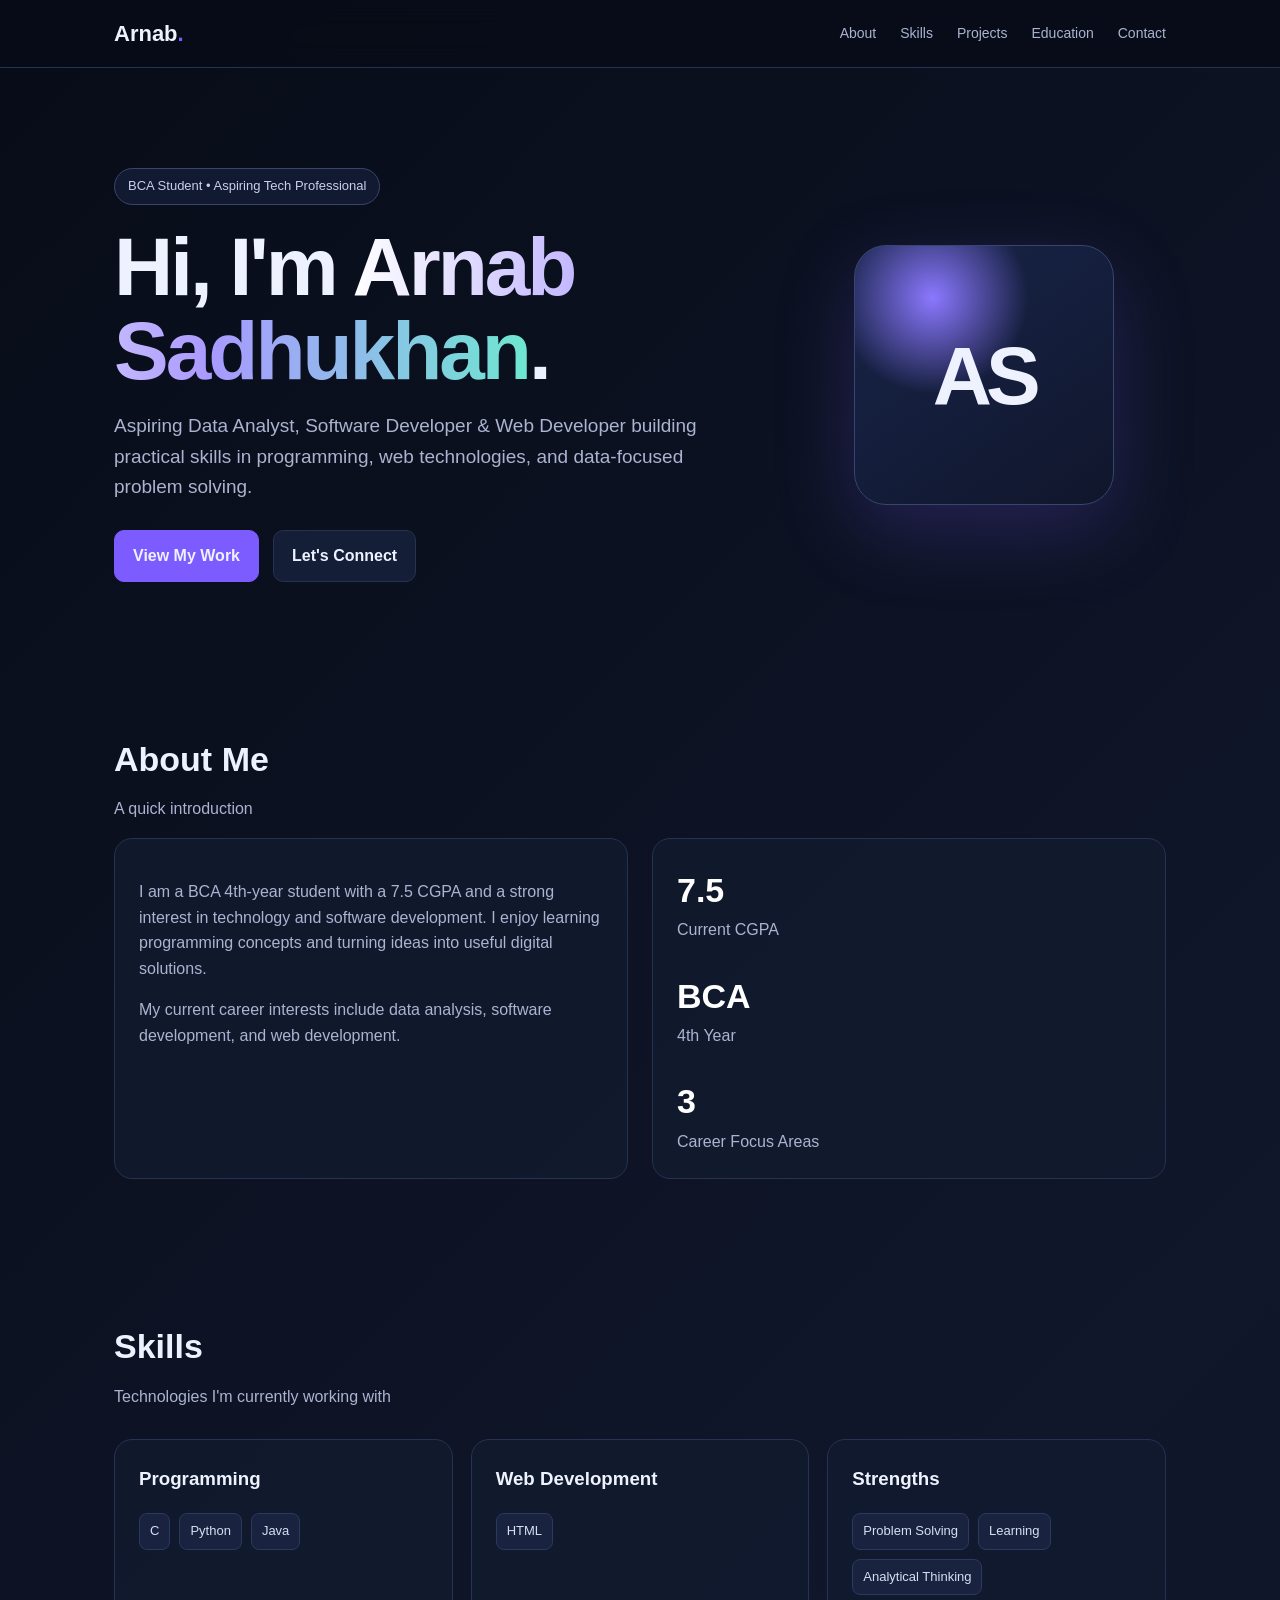
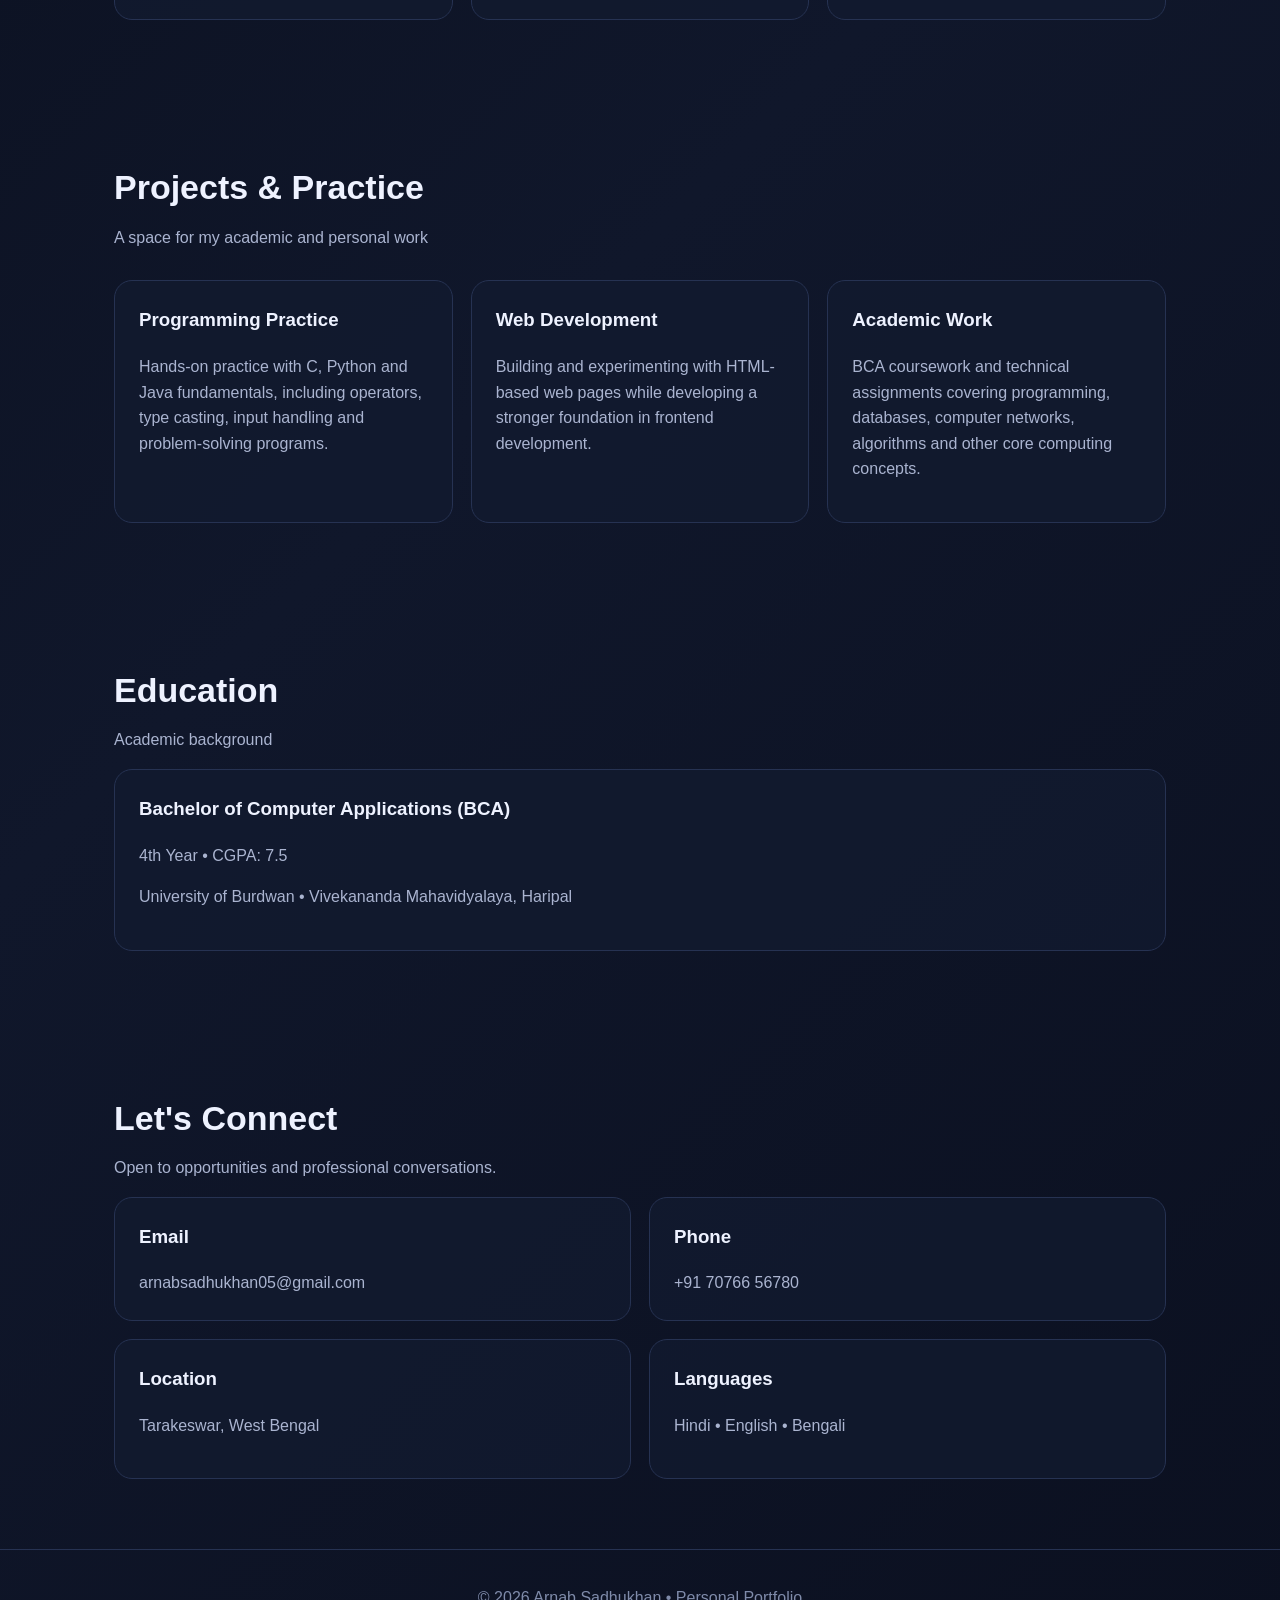
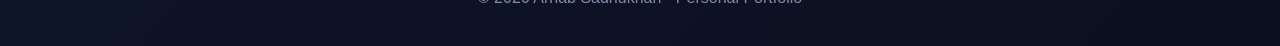
==== index.html @ be22822f "Rename Arnab_Sadhukhan_portfolio.html to index.html" ====
<!DOCTYPE html>
<html lang="en">
<head>
<meta charset="UTF-8">
<meta name="viewport" content="width=device-width, initial-scale=1.0">
<title>Arnab Sadhukhan | Portfolio</title>
<style>
:root{--bg:#0b1020;--card:#121a2f;--text:#eef2ff;--muted:#aab4d0;--accent:#7c5cff;--accent2:#25d0ab;--border:#263252}
*{box-sizing:border-box;scroll-behavior:smooth}
body{margin:0;font-family:Inter,Segoe UI,Arial,sans-serif;background:linear-gradient(135deg,#080c18,#10172b 55%,#0b1020);color:var(--text);line-height:1.6}
a{color:inherit;text-decoration:none}
nav{position:sticky;top:0;z-index:10;background:rgba(8,12,24,.86);backdrop-filter:blur(14px);border-bottom:1px solid var(--border)}
.nav{max-width:1100px;margin:auto;padding:16px 24px;display:flex;justify-content:space-between;align-items:center}
.logo{font-size:22px;font-weight:800}.logo span{color:var(--accent)}
.links{display:flex;gap:24px;color:var(--muted);font-size:14px}.links a:hover{color:#fff}
.hero{max-width:1100px;margin:auto;padding:100px 24px 80px;display:grid;grid-template-columns:1.4fr .8fr;gap:50px;align-items:center}
.badge{display:inline-block;padding:7px 13px;border:1px solid #39456d;border-radius:999px;color:#c7d0ed;background:#111a31;font-size:13px}
h1{font-size:clamp(46px,7vw,82px);line-height:1.02;margin:20px 0 18px;letter-spacing:-3px}
.gradient{background:linear-gradient(90deg,#fff,#a999ff,#6ee7d0);-webkit-background-clip:text;background-clip:text;color:transparent}
.hero p{font-size:19px;color:var(--muted);max-width:680px}
.buttons{display:flex;gap:14px;margin-top:28px;flex-wrap:wrap}
.btn{padding:12px 18px;border-radius:10px;border:1px solid var(--border);background:#151e37;font-weight:700}
.btn.primary{background:var(--accent);border-color:var(--accent)}
.profile{width:260px;height:260px;border-radius:32px;margin:auto;background:radial-gradient(circle at 30% 20%,#8b78ff,transparent 35%),linear-gradient(145deg,#18254b,#10162b);display:grid;place-items:center;border:1px solid #38466f;box-shadow:0 25px 80px rgba(124,92,255,.22)}
.profile span{font-size:82px;font-weight:900;letter-spacing:-6px}
section{max-width:1100px;margin:auto;padding:70px 24px}
.section-title{font-size:34px;margin:0 0 10px}.section-sub{color:var(--muted);margin-top:0}
.grid{display:grid;grid-template-columns:repeat(3,1fr);gap:18px;margin-top:30px}
.card{background:rgba(18,26,47,.82);border:1px solid var(--border);border-radius:18px;padding:24px}
.card h3{margin-top:0}.card p{color:var(--muted)}
.tags{display:flex;gap:9px;flex-wrap:wrap;margin-top:18px}
.tag{padding:7px 10px;border-radius:8px;background:#19233f;color:#d8def2;border:1px solid #2b395e;font-size:13px}
.about{display:grid;grid-template-columns:1fr 1fr;gap:24px}
.stat{font-size:34px;font-weight:800;color:#fff}.muted{color:var(--muted)}
.contact{display:grid;grid-template-columns:1fr 1fr;gap:18px}
.contact a{display:block}
footer{text-align:center;padding:35px 24px;color:#7f8baa;border-top:1px solid var(--border)}
@media(max-width:800px){.hero,.about,.contact{grid-template-columns:1fr}.profile{width:210px;height:210px}.grid{grid-template-columns:1fr}.links{display:none}h1{letter-spacing:-2px}}
</style>
</head>
<body>
<nav><div class="nav">
<div class="logo">Arnab<span>.</span></div>
<div class="links"><a href="#about">About</a><a href="#skills">Skills</a><a href="#projects">Projects</a><a href="#education">Education</a><a href="#contact">Contact</a></div>
</div></nav>

<header class="hero">
<div>
<span class="badge">BCA Student • Aspiring Tech Professional</span>
<h1>Hi, I'm <span class="gradient">Arnab Sadhukhan</span>.</h1>
<p>Aspiring Data Analyst, Software Developer & Web Developer building practical skills in programming, web technologies, and data-focused problem solving.</p>
<div class="buttons">
<a class="btn primary" href="#projects">View My Work</a>
<a class="btn" href="#contact">Let's Connect</a>
</div>
</div>
<div class="profile"><span>AS</span></div>
</header>

<section id="about">
<h2 class="section-title">About Me</h2>
<p class="section-sub">A quick introduction</p>
<div class="about">
<div class="card">
<p>I am a BCA 4th-year student with a 7.5 CGPA and a strong interest in technology and software development. I enjoy learning programming concepts and turning ideas into useful digital solutions.</p>
<p>My current career interests include data analysis, software development, and web development.</p>
</div>
<div class="card">
<div class="stat">7.5</div><div class="muted">Current CGPA</div>
<br><div class="stat">BCA</div><div class="muted">4th Year</div>
<br><div class="stat">3</div><div class="muted">Career Focus Areas</div>
</div>
</div>
</section>

<section id="skills">
<h2 class="section-title">Skills</h2>
<p class="section-sub">Technologies I'm currently working with</p>
<div class="grid">
<div class="card"><h3>Programming</h3><div class="tags"><span class="tag">C</span><span class="tag">Python</span><span class="tag">Java</span></div></div>
<div class="card"><h3>Web Development</h3><div class="tags"><span class="tag">HTML</span></div></div>
<div class="card"><h3>Strengths</h3><div class="tags"><span class="tag">Problem Solving</span><span class="tag">Learning</span><span class="tag">Analytical Thinking</span></div></div>
</div>
</section>

<section id="projects">
<h2 class="section-title">Projects & Practice</h2>
<p class="section-sub">A space for my academic and personal work</p>
<div class="grid">
<div class="card"><h3>Programming Practice</h3><p>Hands-on practice with C, Python and Java fundamentals, including operators, type casting, input handling and problem-solving programs.</p></div>
<div class="card"><h3>Web Development</h3><p>Building and experimenting with HTML-based web pages while developing a stronger foundation in frontend development.</p></div>
<div class="card"><h3>Academic Work</h3><p>BCA coursework and technical assignments covering programming, databases, computer networks, algorithms and other core computing concepts.</p></div>
</div>
</section>

<section id="education">
<h2 class="section-title">Education</h2>
<p class="section-sub">Academic background</p>
<div class="card">
<h3>Bachelor of Computer Applications (BCA)</h3>
<p>4th Year • CGPA: 7.5</p>
<p class="muted">University of Burdwan • Vivekananda Mahavidyalaya, Haripal</p>
</div>
</section>

<section id="contact">
<h2 class="section-title">Let's Connect</h2>
<p class="section-sub">Open to opportunities and professional conversations.</p>
<div class="contact">
<div class="card"><h3>Email</h3><a href="mailto:arnabsadhukhan05@gmail.com" class="muted">arnabsadhukhan05@gmail.com</a></div>
<div class="card"><h3>Phone</h3><a href="tel:+917076656780" class="muted">+91 70766 56780</a></div>
<div class="card"><h3>Location</h3><p class="muted">Tarakeswar, West Bengal</p></div>
<div class="card"><h3>Languages</h3><p class="muted">Hindi • English • Bengali</p></div>
</div>
</section>

<footer>© 2026 Arnab Sadhukhan • Personal Portfolio</footer>
</body>
</html>
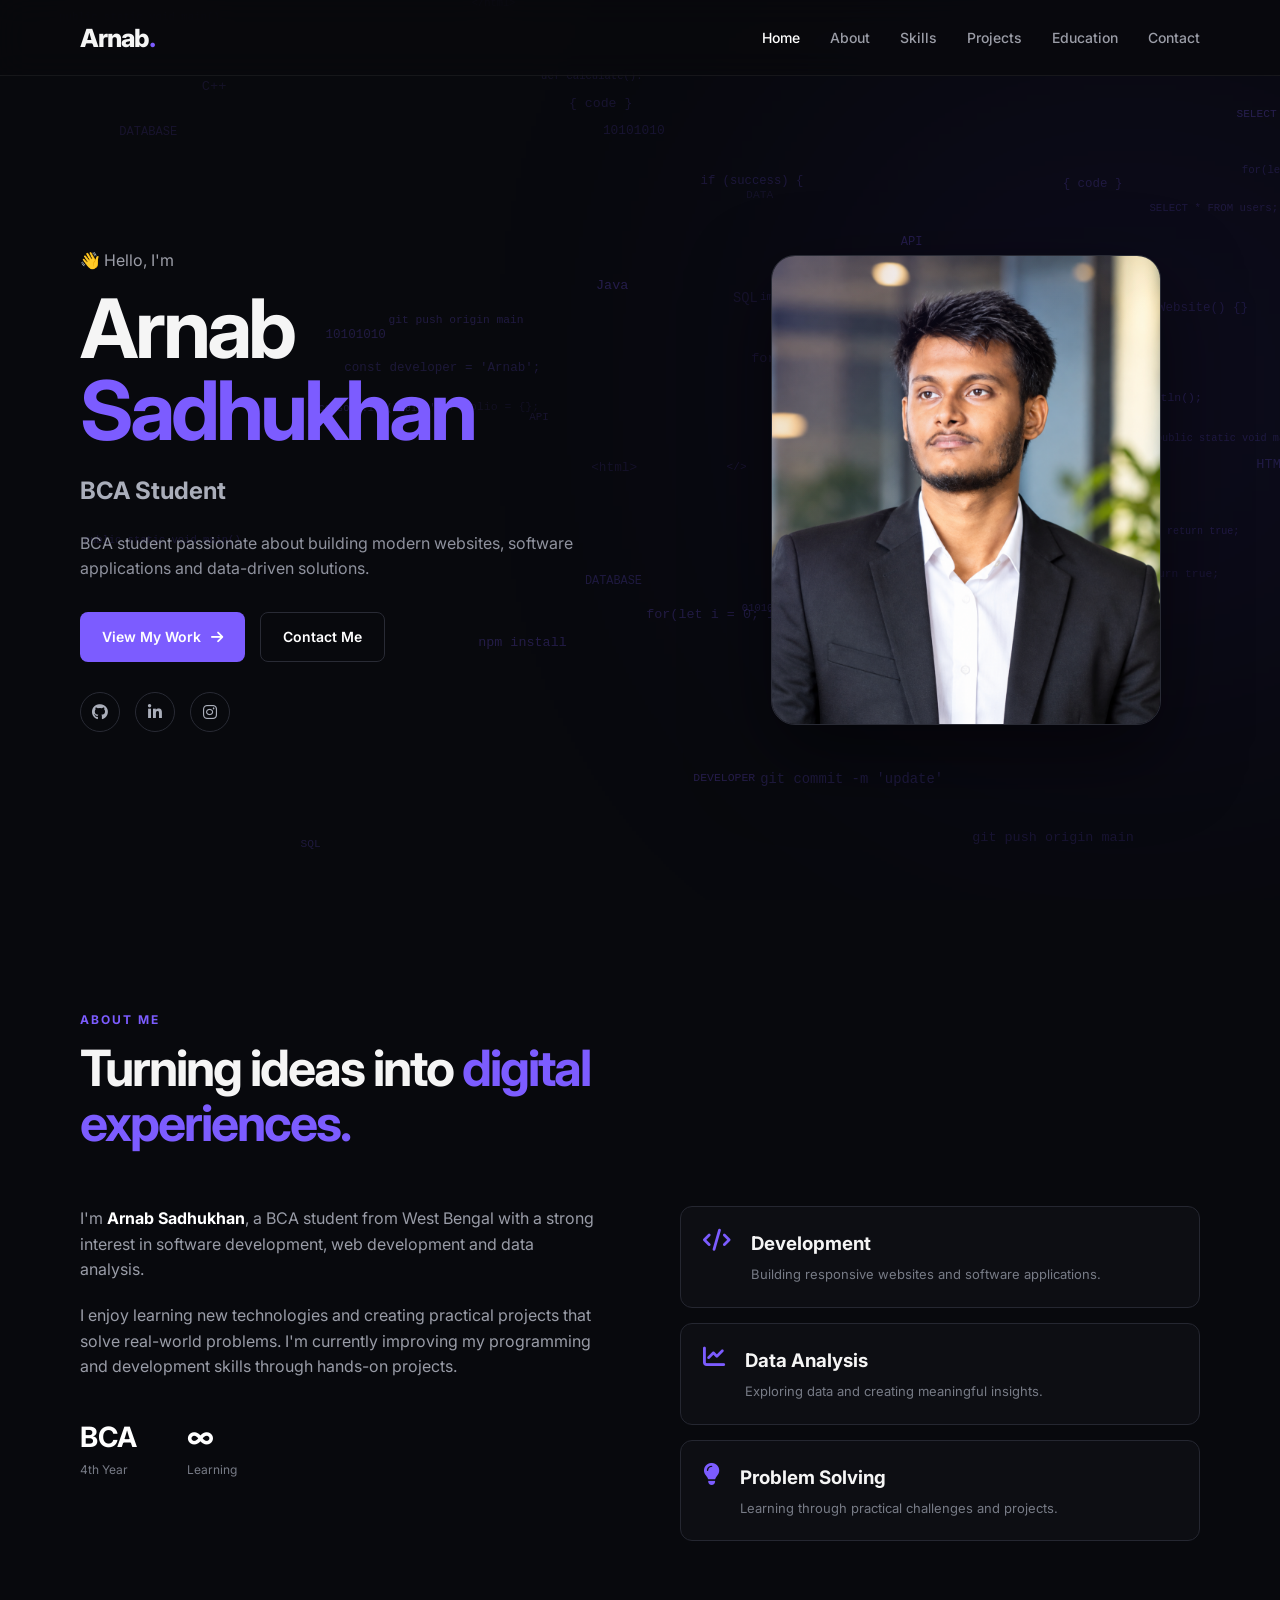
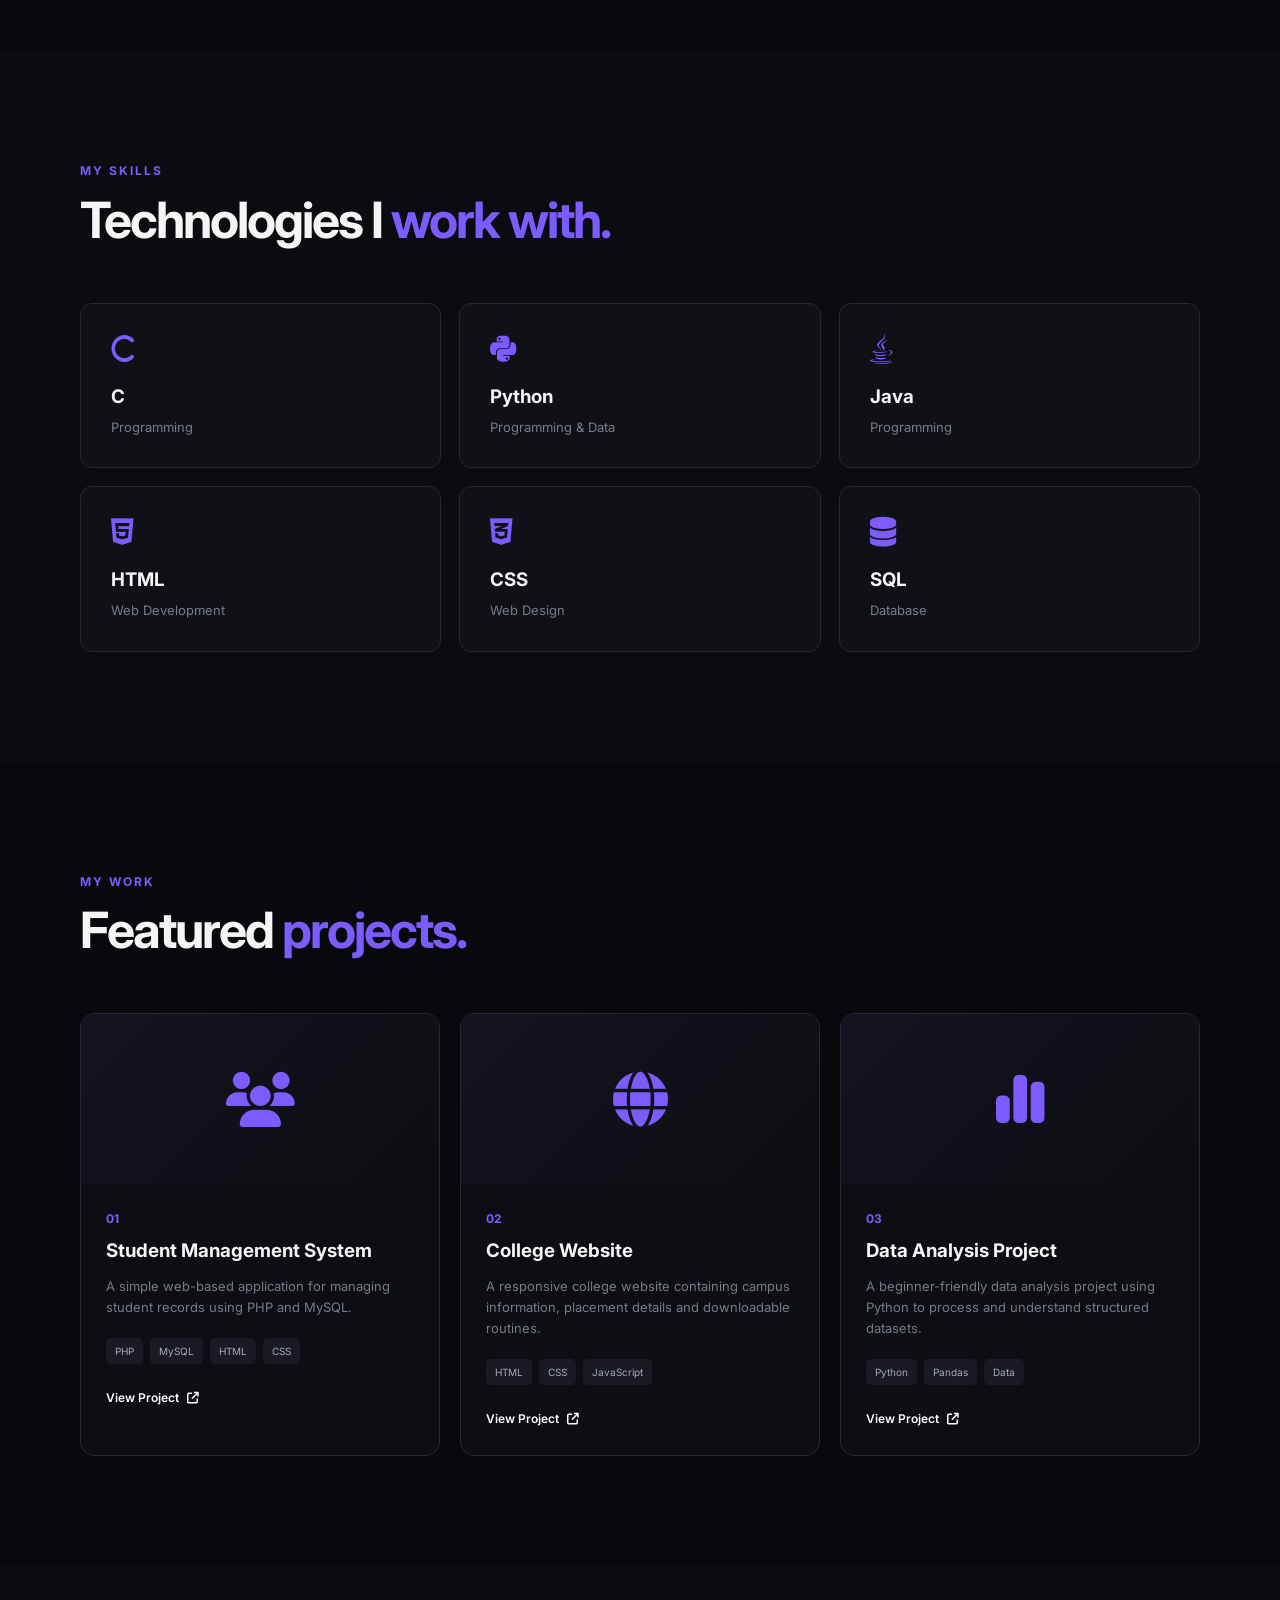
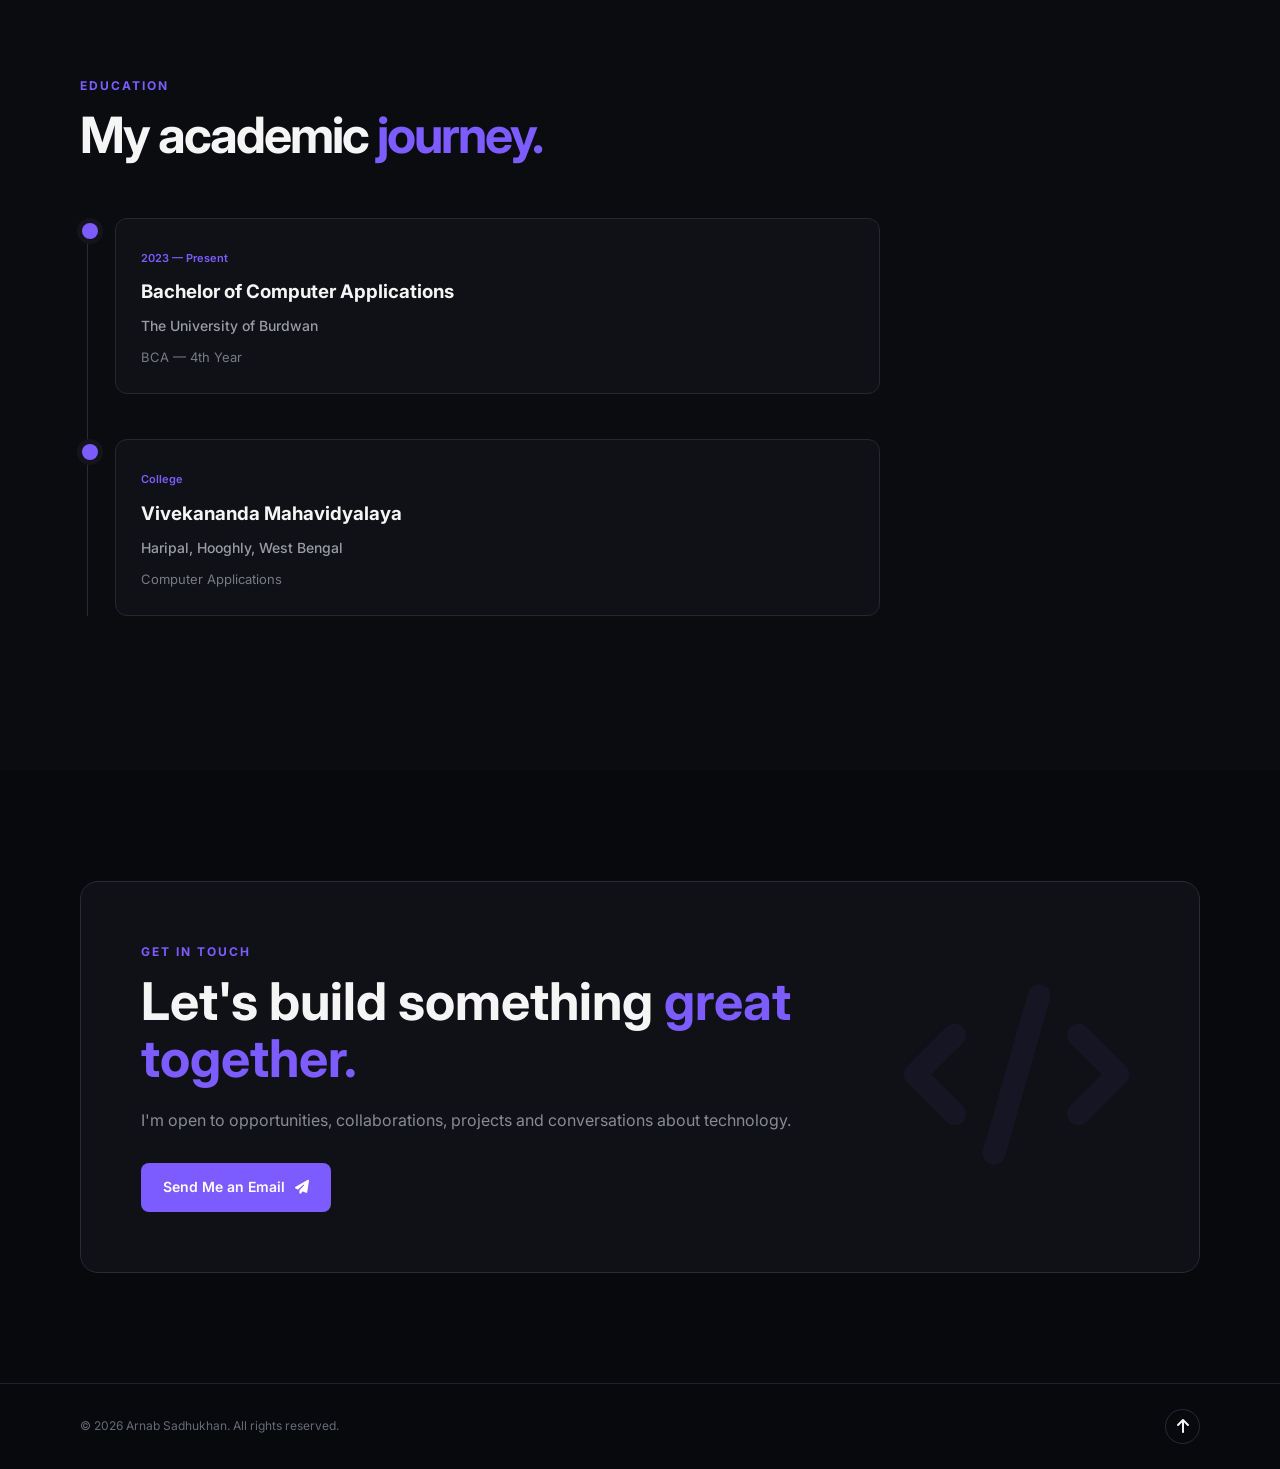
==== commit de8e39e8: "Add files via upload" ====
--- a/index.html
+++ b/index.html
@@ -1,119 +1,613 @@
-<!DOCTYPE html>
-<html lang="en">
-<head>
-<meta charset="UTF-8">
-<meta name="viewport" content="width=device-width, initial-scale=1.0">
-<title>Arnab Sadhukhan | Portfolio</title>
-<style>
-:root{--bg:#0b1020;--card:#121a2f;--text:#eef2ff;--muted:#aab4d0;--accent:#7c5cff;--accent2:#25d0ab;--border:#263252}
-*{box-sizing:border-box;scroll-behavior:smooth}
-body{margin:0;font-family:Inter,Segoe UI,Arial,sans-serif;background:linear-gradient(135deg,#080c18,#10172b 55%,#0b1020);color:var(--text);line-height:1.6}
-a{color:inherit;text-decoration:none}
-nav{position:sticky;top:0;z-index:10;background:rgba(8,12,24,.86);backdrop-filter:blur(14px);border-bottom:1px solid var(--border)}
-.nav{max-width:1100px;margin:auto;padding:16px 24px;display:flex;justify-content:space-between;align-items:center}
-.logo{font-size:22px;font-weight:800}.logo span{color:var(--accent)}
-.links{display:flex;gap:24px;color:var(--muted);font-size:14px}.links a:hover{color:#fff}
-.hero{max-width:1100px;margin:auto;padding:100px 24px 80px;display:grid;grid-template-columns:1.4fr .8fr;gap:50px;align-items:center}
-.badge{display:inline-block;padding:7px 13px;border:1px solid #39456d;border-radius:999px;color:#c7d0ed;background:#111a31;font-size:13px}
-h1{font-size:clamp(46px,7vw,82px);line-height:1.02;margin:20px 0 18px;letter-spacing:-3px}
-.gradient{background:linear-gradient(90deg,#fff,#a999ff,#6ee7d0);-webkit-background-clip:text;background-clip:text;color:transparent}
-.hero p{font-size:19px;color:var(--muted);max-width:680px}
-.buttons{display:flex;gap:14px;margin-top:28px;flex-wrap:wrap}
-.btn{padding:12px 18px;border-radius:10px;border:1px solid var(--border);background:#151e37;font-weight:700}
-.btn.primary{background:var(--accent);border-color:var(--accent)}
-.profile{width:260px;height:260px;border-radius:32px;margin:auto;background:radial-gradient(circle at 30% 20%,#8b78ff,transparent 35%),linear-gradient(145deg,#18254b,#10162b);display:grid;place-items:center;border:1px solid #38466f;box-shadow:0 25px 80px rgba(124,92,255,.22)}
-.profile span{font-size:82px;font-weight:900;letter-spacing:-6px}
-section{max-width:1100px;margin:auto;padding:70px 24px}
-.section-title{font-size:34px;margin:0 0 10px}.section-sub{color:var(--muted);margin-top:0}
-.grid{display:grid;grid-template-columns:repeat(3,1fr);gap:18px;margin-top:30px}
-.card{background:rgba(18,26,47,.82);border:1px solid var(--border);border-radius:18px;padding:24px}
-.card h3{margin-top:0}.card p{color:var(--muted)}
-.tags{display:flex;gap:9px;flex-wrap:wrap;margin-top:18px}
-.tag{padding:7px 10px;border-radius:8px;background:#19233f;color:#d8def2;border:1px solid #2b395e;font-size:13px}
-.about{display:grid;grid-template-columns:1fr 1fr;gap:24px}
-.stat{font-size:34px;font-weight:800;color:#fff}.muted{color:var(--muted)}
-.contact{display:grid;grid-template-columns:1fr 1fr;gap:18px}
-.contact a{display:block}
-footer{text-align:center;padding:35px 24px;color:#7f8baa;border-top:1px solid var(--border)}
-@media(max-width:800px){.hero,.about,.contact{grid-template-columns:1fr}.profile{width:210px;height:210px}.grid{grid-template-columns:1fr}.links{display:none}h1{letter-spacing:-2px}}
-</style>
-</head>
-<body>
-<nav><div class="nav">
-<div class="logo">Arnab<span>.</span></div>
-<div class="links"><a href="#about">About</a><a href="#skills">Skills</a><a href="#projects">Projects</a><a href="#education">Education</a><a href="#contact">Contact</a></div>
-</div></nav>
-
-<header class="hero">
-<div>
-<span class="badge">BCA Student • Aspiring Tech Professional</span>
-<h1>Hi, I'm <span class="gradient">Arnab Sadhukhan</span>.</h1>
-<p>Aspiring Data Analyst, Software Developer & Web Developer building practical skills in programming, web technologies, and data-focused problem solving.</p>
-<div class="buttons">
-<a class="btn primary" href="#projects">View My Work</a>
-<a class="btn" href="#contact">Let's Connect</a>
-</div>
-</div>
-<div class="profile"><span>AS</span></div>
-</header>
-
-<section id="about">
-<h2 class="section-title">About Me</h2>
-<p class="section-sub">A quick introduction</p>
-<div class="about">
-<div class="card">
-<p>I am a BCA 4th-year student with a 7.5 CGPA and a strong interest in technology and software development. I enjoy learning programming concepts and turning ideas into useful digital solutions.</p>
-<p>My current career interests include data analysis, software development, and web development.</p>
-</div>
-<div class="card">
-<div class="stat">7.5</div><div class="muted">Current CGPA</div>
-<br><div class="stat">BCA</div><div class="muted">4th Year</div>
-<br><div class="stat">3</div><div class="muted">Career Focus Areas</div>
-</div>
-</div>
-</section>
-
-<section id="skills">
-<h2 class="section-title">Skills</h2>
-<p class="section-sub">Technologies I'm currently working with</p>
-<div class="grid">
-<div class="card"><h3>Programming</h3><div class="tags"><span class="tag">C</span><span class="tag">Python</span><span class="tag">Java</span></div></div>
-<div class="card"><h3>Web Development</h3><div class="tags"><span class="tag">HTML</span></div></div>
-<div class="card"><h3>Strengths</h3><div class="tags"><span class="tag">Problem Solving</span><span class="tag">Learning</span><span class="tag">Analytical Thinking</span></div></div>
-</div>
-</section>
-
-<section id="projects">
-<h2 class="section-title">Projects & Practice</h2>
-<p class="section-sub">A space for my academic and personal work</p>
-<div class="grid">
-<div class="card"><h3>Programming Practice</h3><p>Hands-on practice with C, Python and Java fundamentals, including operators, type casting, input handling and problem-solving programs.</p></div>
-<div class="card"><h3>Web Development</h3><p>Building and experimenting with HTML-based web pages while developing a stronger foundation in frontend development.</p></div>
-<div class="card"><h3>Academic Work</h3><p>BCA coursework and technical assignments covering programming, databases, computer networks, algorithms and other core computing concepts.</p></div>
-</div>
-</section>
-
-<section id="education">
-<h2 class="section-title">Education</h2>
-<p class="section-sub">Academic background</p>
-<div class="card">
-<h3>Bachelor of Computer Applications (BCA)</h3>
-<p>4th Year • CGPA: 7.5</p>
-<p class="muted">University of Burdwan • Vivekananda Mahavidyalaya, Haripal</p>
-</div>
-</section>
-
-<section id="contact">
-<h2 class="section-title">Let's Connect</h2>
-<p class="section-sub">Open to opportunities and professional conversations.</p>
-<div class="contact">
-<div class="card"><h3>Email</h3><a href="mailto:arnabsadhukhan05@gmail.com" class="muted">arnabsadhukhan05@gmail.com</a></div>
-<div class="card"><h3>Phone</h3><a href="tel:+917076656780" class="muted">+91 70766 56780</a></div>
-<div class="card"><h3>Location</h3><p class="muted">Tarakeswar, West Bengal</p></div>
-<div class="card"><h3>Languages</h3><p class="muted">Hindi • English • Bengali</p></div>
-</div>
-</section>
-
-<footer>© 2026 Arnab Sadhukhan • Personal Portfolio</footer>
-</body>
-</html>
+<!DOCTYPE html>
+<html lang="en">
+<head>
+    <meta charset="UTF-8">
+    <meta name="viewport" content="width=device-width, initial-scale=1.0">
+
+    <meta name="description"
+          content="Portfolio of Arnab Sadhukhan - BCA student, aspiring Data Analyst, Software Developer and Web Developer.">
+
+    <title>Arnab Sadhukhan | Developer Portfolio</title>
+
+    <link rel="stylesheet" href="style.css">
+
+    <!-- Google Font -->
+    <link rel="preconnect" href="https://fonts.googleapis.com">
+    <link rel="preconnect" href="https://fonts.gstatic.com" crossorigin>
+    <link href="https://fonts.googleapis.com/css2?family=Inter:wght@400;500;600;700;800&display=swap"
+          rel="stylesheet">
+
+    <!-- Icons -->
+    <link rel="stylesheet"
+          href="https://cdnjs.cloudflare.com/ajax/libs/font-awesome/6.5.2/css/all.min.css">
+</head>
+
+<body>
+
+    <!-- Animated Code Background -->
+    <canvas id="code-background"></canvas>
+
+    <!-- ================= NAVBAR ================= -->
+
+    <header class="header">
+
+    <nav class="navbar container">
+
+        <a href="#home" class="logo">
+            Arnab<span>.</span>
+        </a>
+
+        <button class="menu-btn" id="menu-btn">
+            <i class="fa-solid fa-bars"></i>
+        </button>
+
+        <ul class="nav-links" id="nav-links">
+
+            <li>
+                <a href="#home" class="active">Home</a>
+            </li>
+
+            <li>
+                <a href="#about">About</a>
+            </li>
+
+            <li>
+                <a href="#skills">Skills</a>
+            </li>
+
+            <li>
+                <a href="#projects">Projects</a>
+            </li>
+
+            <li>
+                <a href="#education">Education</a>
+            </li>
+
+            <li>
+                <a href="#contact">Contact</a>
+            </li>
+
+        </ul>
+
+    </nav>
+
+</header>
+
+
+<!-- ================= HERO ================= -->
+
+<main>
+
+<section class="hero" id="home">
+
+    <div class="hero-bg"></div>
+
+    <div class="container hero-content">
+
+        <div class="hero-text reveal">
+
+            <p class="hello">
+                👋 Hello, I'm
+            </p>
+
+            <h1>
+                Arnab <span>Sadhukhan</span>
+            </h1>
+
+            <h2>
+                <span id="typing-text"></span>
+            </h2>
+
+            <p class="hero-description">
+                BCA student passionate about building modern websites,
+                software applications and data-driven solutions.
+            </p>
+
+            <div class="hero-buttons">
+
+                <a href="#projects" class="btn primary-btn">
+                    View My Work
+                    <i class="fa-solid fa-arrow-right"></i>
+                </a>
+
+                <a href="#contact" class="btn secondary-btn">
+                    Contact Me
+                </a>
+
+            </div>
+
+            <div class="social-links">
+
+                <a href="#" aria-label="GitHub">
+                    <i class="fa-brands fa-github"></i>
+                </a>
+
+                <a href="#" aria-label="LinkedIn">
+                    <i class="fa-brands fa-linkedin-in"></i>
+                </a>
+
+                <a href="#" aria-label="Instagram">
+                    <i class="fa-brands fa-instagram"></i>
+                </a>
+
+            </div>
+
+        </div>
+
+        <div class="hero-photo reveal">
+
+    <div class="photo-wrapper">
+        <img
+            src="profile.jpg"
+            alt="Arnab Sadhukhan"
+        >
+    </div>
+
+</div>
+
+</section>
+
+
+<!-- ================= ABOUT ================= -->
+
+<section class="section" id="about">
+
+    <div class="container">
+
+        <div class="section-heading reveal">
+
+            <p class="section-label">ABOUT ME</p>
+
+            <h2>
+                Turning ideas into
+                <span>digital experiences.</span>
+            </h2>
+
+        </div>
+
+
+        <div class="about-grid">
+
+            <div class="about-text reveal">
+
+                <p>
+                    I'm <strong>Arnab Sadhukhan</strong>, a BCA student
+                    from West Bengal with a strong interest in software
+                    development, web development and data analysis.
+                </p>
+
+                <p>
+                    I enjoy learning new technologies and creating
+                    practical projects that solve real-world problems.
+                    I'm currently improving my programming and
+                    development skills through hands-on projects.
+                </p>
+
+                <div class="about-stats">
+
+                    <div class="stat">
+                        <h3>BCA</h3>
+                        <p>4th Year</p>
+                    </div>
+
+                    <div class="stat">
+                        <h3>∞</h3>
+                        <p>Learning</p>
+                    </div>
+
+                </div>
+
+            </div>
+
+
+            <div class="about-info reveal">
+
+                <div class="info-card">
+
+                    <i class="fa-solid fa-code"></i>
+
+                    <div>
+                        <h3>Development</h3>
+                        <p>
+                            Building responsive websites and
+                            software applications.
+                        </p>
+                    </div>
+
+                </div>
+
+
+                <div class="info-card">
+
+                    <i class="fa-solid fa-chart-line"></i>
+
+                    <div>
+                        <h3>Data Analysis</h3>
+                        <p>
+                            Exploring data and creating
+                            meaningful insights.
+                        </p>
+                    </div>
+
+                </div>
+
+
+                <div class="info-card">
+
+                    <i class="fa-solid fa-lightbulb"></i>
+
+                    <div>
+                        <h3>Problem Solving</h3>
+                        <p>
+                            Learning through practical
+                            challenges and projects.
+                        </p>
+                    </div>
+
+                </div>
+
+            </div>
+
+        </div>
+
+    </div>
+
+</section>
+
+
+<!-- ================= SKILLS ================= -->
+
+<section class="section skills-section" id="skills">
+
+    <div class="container">
+
+        <div class="section-heading reveal">
+
+            <p class="section-label">MY SKILLS</p>
+
+            <h2>
+                Technologies I
+                <span>work with.</span>
+            </h2>
+
+        </div>
+
+
+        <div class="skills-grid">
+
+            <div class="skill-card reveal">
+                <i class="fa-solid fa-c"></i>
+                <h3>C</h3>
+                <p>Programming</p>
+            </div>
+
+            <div class="skill-card reveal">
+                <i class="fa-brands fa-python"></i>
+                <h3>Python</h3>
+                <p>Programming & Data</p>
+            </div>
+
+            <div class="skill-card reveal">
+                <i class="fa-brands fa-java"></i>
+                <h3>Java</h3>
+                <p>Programming</p>
+            </div>
+
+            <div class="skill-card reveal">
+                <i class="fa-brands fa-html5"></i>
+                <h3>HTML</h3>
+                <p>Web Development</p>
+            </div>
+
+            <div class="skill-card reveal">
+                <i class="fa-brands fa-css3-alt"></i>
+                <h3>CSS</h3>
+                <p>Web Design</p>
+            </div>
+
+            <div class="skill-card reveal">
+                <i class="fa-solid fa-database"></i>
+                <h3>SQL</h3>
+                <p>Database</p>
+            </div>
+
+        </div>
+
+    </div>
+
+</section>
+
+
+<!-- ================= PROJECTS ================= -->
+
+<section class="section" id="projects">
+
+    <div class="container">
+
+        <div class="section-heading reveal">
+
+            <p class="section-label">MY WORK</p>
+
+            <h2>
+                Featured
+                <span>projects.</span>
+            </h2>
+
+        </div>
+
+
+        <div class="projects-grid">
+
+
+            <!-- PROJECT 1 -->
+
+            <article class="project-card reveal">
+
+                <div class="project-icon">
+                    <i class="fa-solid fa-users"></i>
+                </div>
+
+                <div class="project-content">
+
+                    <p class="project-number">01</p>
+
+                    <h3>Student Management System</h3>
+
+                    <p>
+                        A simple web-based application for
+                        managing student records using PHP
+                        and MySQL.
+                    </p>
+
+                    <div class="project-tags">
+
+                        <span>PHP</span>
+                        <span>MySQL</span>
+                        <span>HTML</span>
+                        <span>CSS</span>
+
+                    </div>
+
+                    <a href="#" class="project-link">
+                        View Project
+                        <i class="fa-solid fa-arrow-up-right-from-square"></i>
+                    </a>
+
+                </div>
+
+            </article>
+
+
+            <!-- PROJECT 2 -->
+
+            <article class="project-card reveal">
+
+                <div class="project-icon">
+                    <i class="fa-solid fa-globe"></i>
+                </div>
+
+                <div class="project-content">
+
+                    <p class="project-number">02</p>
+
+                    <h3>College Website</h3>
+
+                    <p>
+                        A responsive college website containing
+                        campus information, placement details
+                        and downloadable routines.
+                    </p>
+
+                    <div class="project-tags">
+
+                        <span>HTML</span>
+                        <span>CSS</span>
+                        <span>JavaScript</span>
+
+                    </div>
+
+                    <a href="#" class="project-link">
+                        View Project
+                        <i class="fa-solid fa-arrow-up-right-from-square"></i>
+                    </a>
+
+                </div>
+
+            </article>
+
+
+            <!-- PROJECT 3 -->
+
+            <article class="project-card reveal">
+
+                <div class="project-icon">
+                    <i class="fa-solid fa-chart-simple"></i>
+                </div>
+
+                <div class="project-content">
+
+                    <p class="project-number">03</p>
+
+                    <h3>Data Analysis Project</h3>
+
+                    <p>
+                        A beginner-friendly data analysis project
+                        using Python to process and understand
+                        structured datasets.
+                    </p>
+
+                    <div class="project-tags">
+
+                        <span>Python</span>
+                        <span>Pandas</span>
+                        <span>Data</span>
+
+                    </div>
+
+                    <a href="#" class="project-link">
+                        View Project
+                        <i class="fa-solid fa-arrow-up-right-from-square"></i>
+                    </a>
+
+                </div>
+
+            </article>
+
+
+        </div>
+
+    </div>
+
+</section>
+
+
+<!-- ================= EDUCATION ================= -->
+
+<section class="section education-section" id="education">
+
+    <div class="container">
+
+        <div class="section-heading reveal">
+
+            <p class="section-label">EDUCATION</p>
+
+            <h2>
+                My academic
+                <span>journey.</span>
+            </h2>
+
+        </div>
+
+
+        <div class="timeline">
+
+            <div class="timeline-item reveal">
+
+                <div class="timeline-dot"></div>
+
+                <div class="timeline-content">
+
+                    <span class="timeline-date">
+                        2023 — Present
+                    </span>
+
+                    <h3>Bachelor of Computer Applications</h3>
+
+                    <h4>
+                        The University of Burdwan
+                    </h4>
+
+                    <p>
+                        BCA — 4th Year
+                    </p>
+
+
+                </div>
+
+            </div>
+
+
+            <div class="timeline-item reveal">
+
+                <div class="timeline-dot"></div>
+
+                <div class="timeline-content">
+
+                    <span class="timeline-date">
+                        College
+                    </span>
+
+                    <h3>Vivekananda Mahavidyalaya</h3>
+
+                    <h4>
+                        Haripal, Hooghly, West Bengal
+                    </h4>
+
+                    <p>
+                        Computer Applications
+                    </p>
+
+                </div>
+
+            </div>
+
+        </div>
+
+    </div>
+
+</section>
+
+
+<!-- ================= CONTACT ================= -->
+
+<section class="section contact-section" id="contact">
+
+    <div class="container">
+
+        <div class="contact-box reveal">
+
+            <div class="contact-content">
+
+                <p class="section-label">GET IN TOUCH</p>
+
+                <h2>
+                    Let's build something
+                    <span>great together.</span>
+                </h2>
+
+                <p>
+                    I'm open to opportunities, collaborations,
+                    projects and conversations about technology.
+                </p>
+
+                <a href="mailto:your-email@example.com"
+                   class="btn primary-btn">
+
+                    Send Me an Email
+
+                    <i class="fa-solid fa-paper-plane"></i>
+
+                </a>
+
+            </div>
+
+
+            <div class="contact-decoration">
+
+                <i class="fa-solid fa-code"></i>
+
+            </div>
+
+        </div>
+
+    </div>
+
+</section>
+
+</main>
+
+
+<!-- ================= FOOTER ================= -->
+
+<footer class="footer">
+
+    <div class="container footer-content">
+
+        <p>
+            © <span id="year"></span> Arnab Sadhukhan.
+            All rights reserved.
+        </p>
+
+        <a href="#home" class="back-top">
+            <i class="fa-solid fa-arrow-up"></i>
+        </a>
+
+    </div>
+
+</footer>
+
+
+<script src="script.js"></script>
+
+</body>
+</html>
--- a/style.css
+++ b/style.css
@@ -0,0 +1,787 @@
+/* =========================================
+   RESET
+========================================= */
+
+* {
+    margin: 0;
+    padding: 0;
+    box-sizing: border-box;
+}
+
+html {
+    scroll-behavior: smooth;
+}
+
+body {
+    font-family: "Inter", sans-serif;
+    background: #08090d;
+    color: #f5f5f5;
+    line-height: 1.6;
+    overflow-x: hidden;
+}
+/* =========================================
+   ANIMATED CODE BACKGROUND
+========================================= */
+
+#code-background {
+    position: fixed;
+    inset: 0;
+    width: 100%;
+    height: 100%;
+    z-index: -1;
+    pointer-events: none;
+    opacity: 1.80;
+}
+
+/* Keep website content above the animation */
+
+.header,
+main,
+.footer {
+    position: relative;
+    z-index: 1;
+}
+a {
+    color: inherit;
+    text-decoration: none;
+}
+
+button {
+    font-family: inherit;
+}
+
+.container {
+    width: min(1120px, 90%);
+    margin: auto;
+}
+
+
+/* =========================================
+   HEADER
+========================================= */
+
+.header {
+    position: fixed;
+    width: 100%;
+    top: 0;
+    left: 0;
+    z-index: 1000;
+    background: rgba(8, 9, 13, 0.75);
+    backdrop-filter: blur(15px);
+    border-bottom: 1px solid rgba(255,255,255,0.06);
+}
+
+.navbar {
+    height: 75px;
+    display: flex;
+    align-items: center;
+    justify-content: space-between;
+}
+
+.logo {
+    font-size: 25px;
+    font-weight: 800;
+    letter-spacing: -1px;
+}
+
+.logo span {
+    color: #7c5cff;
+}
+
+.nav-links {
+    list-style: none;
+    display: flex;
+    gap: 30px;
+}
+
+.nav-links a {
+    color: #9b9da7;
+    font-size: 14px;
+    font-weight: 500;
+    transition: 0.3s;
+}
+
+.nav-links a:hover,
+.nav-links a.active {
+    color: #ffffff;
+}
+
+.menu-btn {
+    display: none;
+    border: none;
+    background: transparent;
+    color: white;
+    font-size: 22px;
+    cursor: pointer;
+}
+
+
+/* =========================================
+   HERO
+========================================= */
+
+.hero {
+    min-height: 100vh;
+    display: flex;
+    align-items: center;
+    position: relative;
+    overflow: hidden;
+    padding-top: 80px;
+}
+
+.hero-bg {
+    position: absolute;
+    width: 600px;
+    height: 600px;
+    background: #5f3cff;
+    filter: blur(180px);
+    opacity: 0.08;
+    top: 10%;
+    right: -150px;
+}
+
+.hero-content {
+    display: grid;
+    grid-template-columns: 1.1fr 0.9fr;
+    gap: 80px;
+    align-items: center;
+}
+
+.hello {
+    color: #9b9da7;
+    margin-bottom: 15px;
+}
+
+.hero h1 {
+    font-size: clamp(45px, 7vw, 82px);
+    line-height: 1;
+    letter-spacing: -4px;
+    margin-bottom: 20px;
+}
+
+.hero h1 span {
+    color: #7c5cff;
+}
+
+.hero h2 {
+    color: #aaaeba;
+    font-size: 24px;
+    min-height: 38px;
+}
+
+.hero-description {
+    max-width: 550px;
+    margin-top: 20px;
+    color: #8f929e;
+    font-size: 16px;
+}
+
+.hero-buttons {
+    display: flex;
+    gap: 15px;
+    margin-top: 30px;
+}
+
+.btn {
+    display: inline-flex;
+    align-items: center;
+    justify-content: center;
+    gap: 10px;
+    padding: 13px 22px;
+    border-radius: 8px;
+    font-size: 14px;
+    font-weight: 600;
+    transition: 0.3s;
+}
+
+.primary-btn {
+    background: #7c5cff;
+    color: white;
+}
+
+.primary-btn:hover {
+    background: #6848ed;
+    transform: translateY(-2px);
+}
+
+.secondary-btn {
+    border: 1px solid #292b35;
+    color: white;
+}
+
+.secondary-btn:hover {
+    background: #15161d;
+}
+
+.social-links {
+    display: flex;
+    gap: 15px;
+    margin-top: 30px;
+}
+
+.social-links a {
+    width: 40px;
+    height: 40px;
+    border: 1px solid #292b35;
+    border-radius: 50%;
+    display: flex;
+    align-items: center;
+    justify-content: center;
+    color: #aaaeba;
+    transition: 0.3s;
+}
+
+.social-links a:hover {
+    color: white;
+    border-color: #7c5cff;
+    transform: translateY(-3px);
+}
+
+
+/* =========================================
+   HERO PHOTO
+========================================= */
+
+.hero-photo {
+    display: flex;
+    justify-content: center;
+    align-items: center;
+}
+
+.photo-wrapper {
+    position: relative;
+    width: 390px;
+    height: 470px;
+    border-radius: 24px;
+    overflow: hidden;
+    border: 1px solid #292b35;
+    box-shadow: 0 30px 80px rgba(0, 0, 0, 0.5);
+}
+
+.photo-wrapper::before {
+    content: "";
+    position: absolute;
+    inset: 0;
+    background: linear-gradient(
+        135deg,
+        rgba(124, 92, 255, 0.15),
+        transparent 50%
+    );
+    z-index: 1;
+    pointer-events: none;
+}
+
+.photo-wrapper img {
+    width: 100%;
+    height: 100%;
+    display: block;
+    object-fit: cover;
+    object-position: center top;
+    transition: transform 0.5s ease;
+}
+
+.photo-wrapper:hover img {
+    transform: scale(1.03);
+}
+
+/* =========================================
+   SECTIONS
+========================================= */
+
+.section {
+    padding: 110px 0;
+}
+
+.section-heading {
+    max-width: 650px;
+    margin-bottom: 55px;
+}
+
+.section-label {
+    color: #7c5cff;
+    font-size: 12px;
+    font-weight: 700;
+    letter-spacing: 2px;
+    margin-bottom: 12px;
+}
+
+.section-heading h2 {
+    font-size: clamp(32px, 5vw, 50px);
+    line-height: 1.1;
+    letter-spacing: -2px;
+}
+
+.section-heading h2 span {
+    color: #7c5cff;
+}
+
+
+/* =========================================
+   ABOUT
+========================================= */
+
+.about-grid {
+    display: grid;
+    grid-template-columns: 1fr 1fr;
+    gap: 80px;
+}
+
+.about-text p {
+    color: #999ca7;
+    margin-bottom: 20px;
+}
+
+.about-text strong {
+    color: white;
+}
+
+.about-stats {
+    display: flex;
+    gap: 50px;
+    margin-top: 35px;
+}
+
+.stat h3 {
+    font-size: 28px;
+    color: white;
+}
+
+.stat p {
+    font-size: 12px;
+    margin: 0;
+    color: #777b86;
+}
+
+.about-info {
+    display: flex;
+    flex-direction: column;
+    gap: 15px;
+}
+
+.info-card {
+    display: flex;
+    gap: 20px;
+    padding: 22px;
+    border: 1px solid #252731;
+    border-radius: 12px;
+    background: #0d0e13;
+    transition: 0.3s;
+}
+
+.info-card:hover {
+    transform: translateX(5px);
+    border-color: #7c5cff;
+}
+
+.info-card > i {
+    font-size: 22px;
+    color: #7c5cff;
+}
+
+.info-card h3 {
+    margin-bottom: 5px;
+}
+
+.info-card p {
+    color: #777b86;
+    font-size: 13px;
+}
+
+
+/* =========================================
+   SKILLS
+========================================= */
+
+.skills-section {
+    background: #0b0c10;
+}
+
+.skills-grid {
+    display: grid;
+    grid-template-columns: repeat(3, 1fr);
+    gap: 18px;
+}
+
+.skill-card {
+    padding: 30px;
+    border: 1px solid #252731;
+    border-radius: 12px;
+    background: #101116;
+    transition: 0.3s;
+}
+
+.skill-card:hover {
+    transform: translateY(-6px);
+    border-color: #7c5cff;
+}
+
+.skill-card i {
+    font-size: 30px;
+    color: #7c5cff;
+    margin-bottom: 18px;
+}
+
+.skill-card h3 {
+    margin-bottom: 5px;
+}
+
+.skill-card p {
+    color: #777b86;
+    font-size: 13px;
+}
+
+
+/* =========================================
+   PROJECTS
+========================================= */
+
+.projects-grid {
+    display: grid;
+    grid-template-columns: repeat(3, 1fr);
+    gap: 20px;
+}
+
+.project-card {
+    border: 1px solid #252731;
+    border-radius: 14px;
+    background: #0d0e13;
+    overflow: hidden;
+    transition: 0.35s;
+}
+
+.project-card:hover {
+    transform: translateY(-8px);
+    border-color: #7c5cff;
+}
+
+.project-icon {
+    height: 170px;
+    display: flex;
+    align-items: center;
+    justify-content: center;
+    background: linear-gradient(
+        135deg,
+        #15131f,
+        #0d0e13
+    );
+}
+
+.project-icon i {
+    font-size: 55px;
+    color: #7c5cff;
+}
+
+.project-content {
+    padding: 25px;
+}
+
+.project-number {
+    color: #7c5cff;
+    font-size: 12px;
+    font-weight: 700;
+}
+
+.project-content h3 {
+    margin: 8px 0 10px;
+}
+
+.project-content > p:not(.project-number) {
+    color: #777b86;
+    font-size: 13px;
+}
+
+.project-tags {
+    display: flex;
+    flex-wrap: wrap;
+    gap: 7px;
+    margin: 20px 0;
+}
+
+.project-tags span {
+    background: #191a22;
+    color: #a7a9b2;
+    padding: 5px 9px;
+    border-radius: 5px;
+    font-size: 10px;
+}
+
+.project-link {
+    color: white;
+    font-size: 12px;
+    font-weight: 600;
+}
+
+.project-link i {
+    margin-left: 5px;
+}
+
+
+/* =========================================
+   EDUCATION
+========================================= */
+
+.education-section {
+    background: #0b0c10;
+}
+
+.timeline {
+    max-width: 800px;
+    position: relative;
+    padding-left: 35px;
+}
+
+.timeline::before {
+    content: "";
+    position: absolute;
+    left: 7px;
+    top: 0;
+    width: 1px;
+    height: 100%;
+    background: #292b35;
+}
+
+.timeline-item {
+    position: relative;
+    margin-bottom: 45px;
+}
+
+.timeline-dot {
+    position: absolute;
+    left: -33px;
+    top: 5px;
+    width: 16px;
+    height: 16px;
+    border-radius: 50%;
+    background: #7c5cff;
+    box-shadow: 0 0 0 5px #15141d;
+}
+
+.timeline-content {
+    border: 1px solid #252731;
+    background: #101116;
+    padding: 25px;
+    border-radius: 12px;
+}
+
+.timeline-date {
+    font-size: 11px;
+    color: #7c5cff;
+    font-weight: 600;
+}
+
+.timeline-content h3 {
+    margin: 8px 0;
+}
+
+.timeline-content h4 {
+    color: #999ca7;
+    font-size: 14px;
+    font-weight: 500;
+}
+
+.timeline-content p {
+    color: #777b86;
+    font-size: 13px;
+    margin-top: 10px;
+}
+
+.cgpa {
+    display: inline-block;
+    margin-top: 15px;
+    padding: 5px 10px;
+    border-radius: 5px;
+    background: #191a22;
+    color: #aaaeba;
+    font-size: 11px;
+}
+
+
+/* =========================================
+   CONTACT
+========================================= */
+
+.contact-box {
+    position: relative;
+    overflow: hidden;
+    border: 1px solid #292b35;
+    background: #101116;
+    border-radius: 18px;
+    padding: 60px;
+}
+
+.contact-content {
+    position: relative;
+    z-index: 2;
+    max-width: 650px;
+}
+
+.contact-content h2 {
+    font-size: clamp(32px, 5vw, 52px);
+    line-height: 1.1;
+    margin-bottom: 20px;
+}
+
+.contact-content h2 span {
+    color: #7c5cff;
+}
+
+.contact-content > p:not(.section-label) {
+    color: #888b96;
+    margin-bottom: 30px;
+}
+
+.contact-decoration {
+    position: absolute;
+    right: 70px;
+    top: 50%;
+    transform: translateY(-50%);
+    font-size: 180px;
+    color: #7c5cff;
+    opacity: 0.06;
+}
+
+
+/* =========================================
+   FOOTER
+========================================= */
+
+.footer {
+    border-top: 1px solid #20222a;
+    padding: 25px 0;
+}
+
+.footer-content {
+    display: flex;
+    justify-content: space-between;
+    align-items: center;
+}
+
+.footer p {
+    color: #666a75;
+    font-size: 12px;
+}
+
+.back-top {
+    width: 35px;
+    height: 35px;
+    border: 1px solid #292b35;
+    border-radius: 50%;
+    display: flex;
+    align-items: center;
+    justify-content: center;
+}
+
+
+/* =========================================
+   SCROLL ANIMATION
+========================================= */
+
+.reveal {
+    opacity: 0;
+    transform: translateY(30px);
+    transition: 0.7s ease;
+}
+
+.reveal.show {
+    opacity: 1;
+    transform: translateY(0);
+}
+
+
+/* =========================================
+   RESPONSIVE
+========================================= */
+
+@media (max-width: 850px) {
+
+    .menu-btn {
+        display: block;
+    }
+
+    .nav-links {
+        position: absolute;
+        top: 75px;
+        left: 0;
+        width: 100%;
+        flex-direction: column;
+        gap: 0;
+        background: #0b0c10;
+        border-bottom: 1px solid #252731;
+        display: none;
+    }
+
+    .nav-links.show {
+        display: flex;
+    }
+
+    .nav-links li {
+        padding: 15px 5%;
+    }
+
+    .hero-content {
+        grid-template-columns: 1fr;
+        gap: 45px;
+    }
+
+    .hero-photo {
+        order: -1;
+    }
+
+    .photo-wrapper {
+        width: 300px;
+        height: 360px;
+    }
+
+    .about-grid {
+        grid-template-columns: 1fr;
+        gap: 50px;
+    }
+
+    .skills-grid,
+    .projects-grid {
+        grid-template-columns: 1fr 1fr;
+    }
+
+    .contact-decoration {
+        display: none;
+    }
+}
+
+@media (max-width: 550px) {
+
+    .photo-wrapper {
+        width: 240px;
+        height: 290px;
+        border-radius: 20px;
+    }
+
+    .section {
+        padding: 80px 0;
+    }
+
+    .hero h1 {
+        letter-spacing: -2px;
+    }
+
+    .hero-buttons {
+        flex-direction: column;
+        align-items: stretch;
+    }
+
+    .skills-grid,
+    .projects-grid {
+        grid-template-columns: 1fr;
+    }
+
+    .about-stats {
+        gap: 25px;
+    }
+
+    .contact-box {
+        padding: 35px 25px;
+    }
+
+    .footer-content {
+        gap: 15px;
+    }
+}
